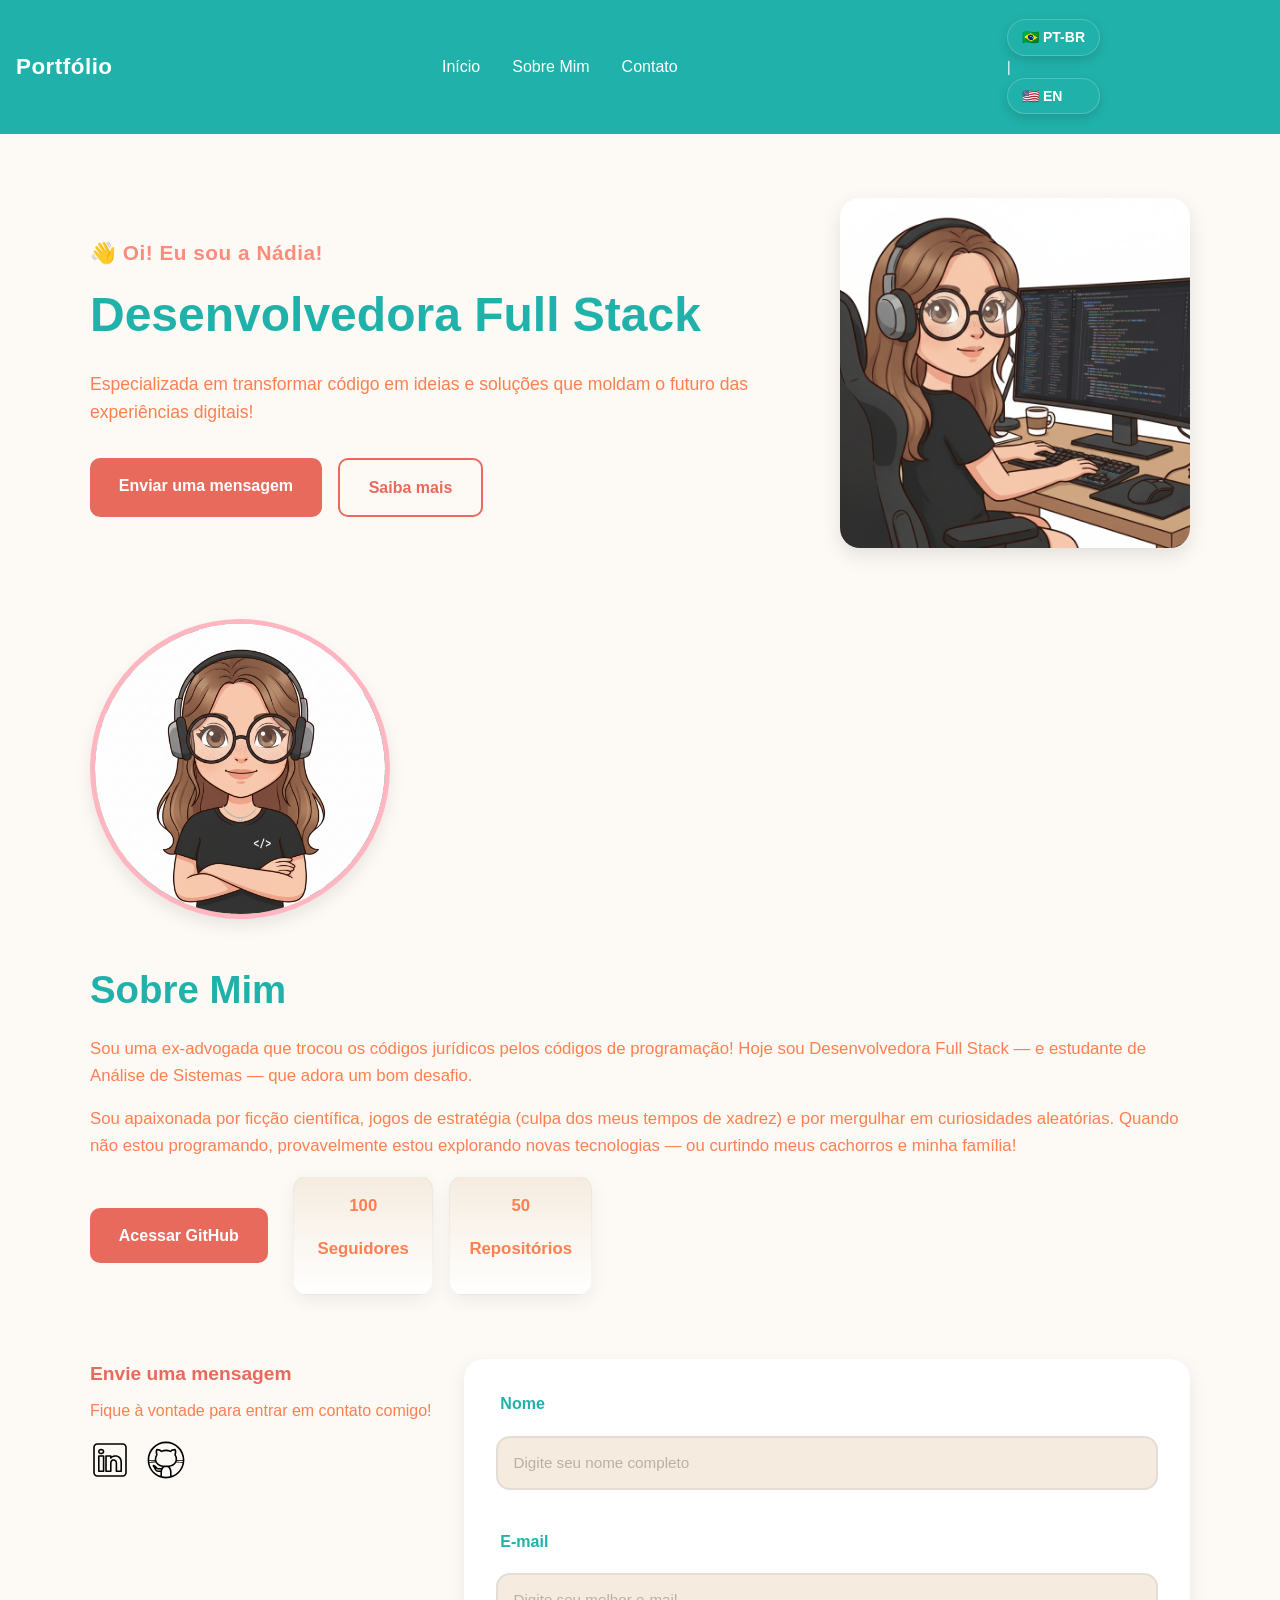
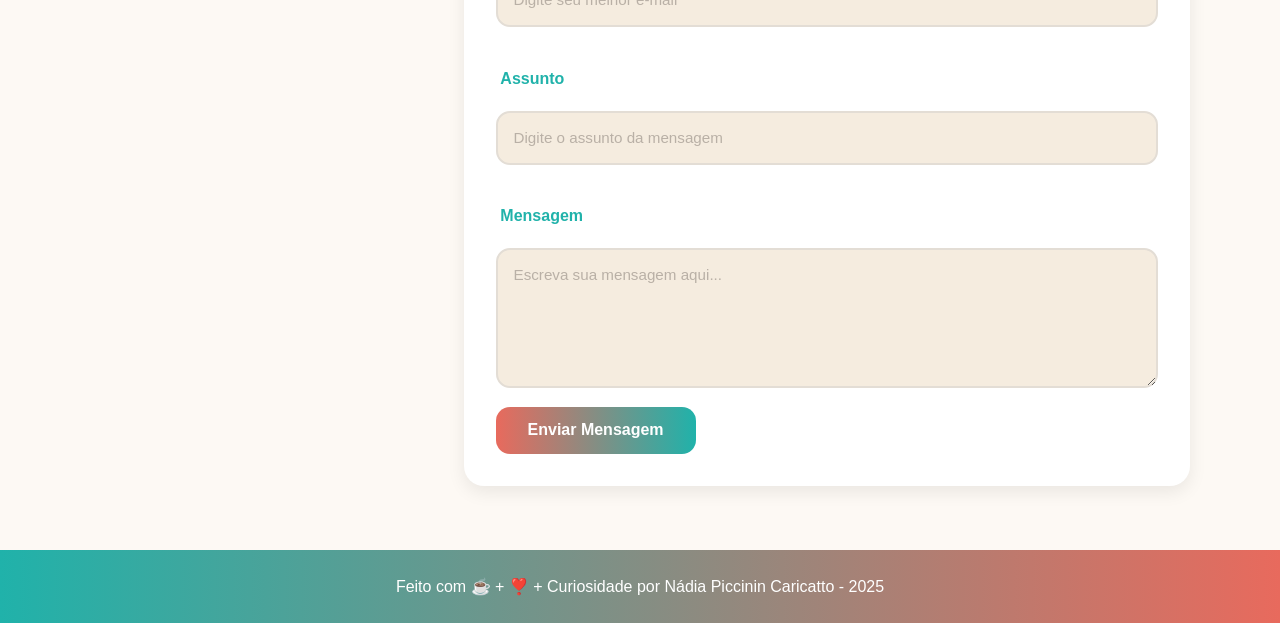
==== index-pt.html @ b5eddb2f ":rocket: Inserting Pt-Br and En-Us versions of my profile page" ====
<!DOCTYPE html>
<html lang="pt-br">

<head>

    <!-- PADRÃO DE CARACTERES -->
    <meta charset="UTF-8">

    <!-- LAYOUT MOBILE -->
    <meta name="viewport" content="width=device-width, initial-scale=1.0">

    <!-- META TAGS ESSENCIAIS -->
    <meta name="author" content="Nádia Piccinin Caricatto">
    <meta name="description"
        content="Portfólio de Nádia Piccinin Caricatto | Desenvolvedora Full Stack | Especializada em transformar código em ideias e soluções que moldam o futuro das experiências digitais! 
        Conecte-se comigo: envie uma mensagem, conheça meus projetos e meu trabalho!">
    <meta name="robots" content="index, follow">

    <!-- LIGANDO O CSS AO HTML -->
    <link rel="stylesheet" href="./assets/css/styles.css">

    <!-- FAVICON -->
    <link rel="icon" type="image/svg+xml" href="./assets/img/favicon.svg">

    <!-- TÍTULO DA PÁGINA -->
    <title>Portfólio da Nádia</title>

</head>

<body>

    <!-- MENU -->
    <header class="flex menu_container">
        <article class="menu_content">
            <div id="titulo">
                <a href="index-pt.html">Portfólio</a>
            </div>

            <nav>
                <ul class="flex menu_list">
                    <li><a href="#hero">Início</a></li>
                    <li><a href="#about">Sobre Mim</a></li>
                    <li><a href="#contact">Contato</a></li>
                </ul>
            </nav>

            
            <!-- BOTÃO DE IDIOMA -->
            <div class="language-switch">
                <a href="index-pt.html">🇧🇷 PT-BR</a> |  
                <a href="index.html">🇺🇸 EN</a>
            </div>

        </article>
    </header>

    <!-- MAIN -->
    <main>

        <!-- #HERO -->
        <section id="hero" class="hero_container">

            <!-- BOAS-VINDAS -->
            <article class="hero_content">
                <h4>👋 Oi! Eu sou a Nádia!</h4>
                <h1>Desenvolvedora Full Stack</h1>
                <p>Especializada em transformar código em ideias e soluções que moldam o futuro das experiências digitais!</p>
                <div class="hero_buttons">
                    <a href="#contact" class="botao">Enviar uma mensagem</a>
                    <a href="#about" class="botao-outline">Saiba mais</a>
                </div>
            </article>

            <!-- IMAGEM COM ANIMAÇÃO -->
            <figure class="hero_image">
                <img
                    src="./assets/img/Dev.svg"
                    alt="Ilustração de uma jovem desenvolvedora com cabelo castanho longo e óculos, usando fones de ouvido e programando em um computador com várias telas."
                    class="ilustracao float-animation"
                >
            </figure>

        </section>

        <!-- #ABOUT -->
        <section id="about" class="about_container">

            <!-- FOTO DO PERFIL -->
            <figure class="about_image">
                <img
                    src="./assets/img/Avatar.svg"
                    alt="Retrato em estilo cartoon de uma programadora de cabelo castanho, óculos e fones de ouvido, com os braços cruzados e um sorriso confiante."
                >
            </figure>

            <!-- CONTEÚDO DO PERFIL -->
            <article class="about_content">

                <h2>Sobre Mim</h2>
                <p>Sou uma ex-advogada que trocou os códigos jurídicos pelos códigos de programação! Hoje sou Desenvolvedora Full Stack — e estudante de Análise de Sistemas — que adora um bom desafio.</p>
                <p>Sou apaixonada por ficção científica, jogos de estratégia (culpa dos meus tempos de xadrez) e por mergulhar em curiosidades aleatórias. Quando não estou programando, provavelmente estou explorando novas tecnologias — ou curtindo meus cachorros e minha família!</p>

                <div class="about_stats">
                    <a href="https://github.com/nadiacaricatto" target="_blank" class="botao">Acessar GitHub</a>
                    <div class="stat-item">
                        <p class="stat-number">100</p>
                        <p class="stat-label">Seguidores</p>
                    </div>
                    <div class="stat-item">
                        <p class="stat-number">50</p>
                        <p class="stat-label">Repositórios</p>
                    </div>
                </div>
            </article>

        </section>

        <!-- #CONTACT -->
        <section id="contact">

            <!-- REDES SOCIAIS -->
            <article class="contact_info">
                <h4>Envie uma mensagem</h4>
                <p>Fique à vontade para entrar em contato comigo!</p>
                <div class="social_container">
                    <a href="https://www.linkedin.com/in/nadiacaricatto/" target="_blank" class="social_icon">
                        <img
                            src="./assets/img/linkedin.svg"
                            alt="Link para o LinkedIn"
                        >
                    </a>
                    <a href="https://github.com/nadiacaricatto" target="_blank" class="social_icon">
                        <img
                            src="./assets/img/github.svg"
                            alt="Link para o GitHub"
                        >
                    </a>
                </div>
            </article>

            <!-- FORMULÁRIO -->
            <form action="https://formsubmit.co/nadia.caricatto@gmail.com" method="POST" id="formulario">

                <input type="hidden" name="_next" value="http://127.0.0.1:5500/index-pt.html#">
                <input type="hidden" name="_captcha" value="false">

                <label for="nome">Nome</label>
                <input id="nome" name="nome" type="text" placeholder="Digite seu nome completo">
                <span id="txtNome"></span>

                <label for="email">E-mail</label>
                <input id="email" name="email" type="text" placeholder="Digite seu melhor e-mail">
                <span id="txtEmail"></span>

                <label for="assunto">Assunto</label>
                <input id="assunto" name="assunto" type="text" placeholder="Digite o assunto da mensagem">
                <span id="txtAssunto"></span>

                <label for="mensagem">Mensagem</label>
                <textarea id="mensagem" name="mensagem" placeholder="Escreva sua mensagem aqui..."></textarea>

                <button class="botao" type="submit">Enviar Mensagem</button>
            </form>
        </section>

    </main>

    <!-- FOOTER -->
    <footer>
        Feito com ☕ + ❣️ + Curiosidade por Nádia Piccinin Caricatto - 2025
    </footer>

    <!-- SCRIPT JAVASCRIPT -->
    <script src="./assets/js/scripts.js"></script>

</body>

</html>
---- assets/css/styles.css ----
/* ============================================
   RESET BÁSICO
============================================ */
* {
    margin: 0;
    padding: 0;
    box-sizing: border-box;
    text-decoration: none;
    outline: none;
    font-family: 'Poppins', sans-serif;
}

/* ============================================
   VARIÁVEIS DE COR — ALEGRE E MODERNA
============================================ */
:root {
    --orange-500: var(--coral-400);
    --orange-700: var(--coral-600);
    --beige-50:  #fdf9f4;
    --beige-100: #f5ecdf;
    --brown-200: #FFB6C1; /* rosa claro */
    --brown-400: #FF7F50; /* laranja coral */
    --brown-600: #20B2AA; /* verde-água vibrante */
    --coral-400: #ff8c7b;
    --coral-600: #e86a5d;
    --metal-100: #e3ddd5;
    --metal-300: #b9b0a6;
    --white: #ffffff;
    --black: #1a1a1a;
    --error: #e63946;
}

/* ============================================
   ESTRUTURA GERAL
============================================ */
body {
    background-color: var(--beige-50);
    color: var(--black);
    line-height: 1.6;
}

/* ============================================
   MENU
============================================ */
.menu_container {
    justify-content: center;
    padding: 1.2rem 0;
    background-color: var(--brown-600);
    color: var(--white);
    position: sticky;
    top: 0;
    z-index: 10;
}

.menu_content {
    display: flex;
    justify-content: space-between;
    align-items: center;
    width: 90%;
    max-width: 1100px;
    gap: 1rem;
}

/* Container que vai agrupar menu + botão de idioma */
.menu_right {
    display: flex;
    align-items: center;
    gap: 1rem;
}

#titulo {
    margin-left: 1rem;
}

#titulo a {
    color: var(--white);
    font-weight: 700;
    font-size: 1.4rem;
    transition: color 0.3s ease;
    letter-spacing: 0.5px;
}

#titulo a:hover {
    color: var(--coral-400);
}

.menu_list {
    list-style: none;
    display: flex;
    gap: 2rem;
}

.menu_list a {
    color: var(--white);
    font-weight: 500;
    transition: color 0.3s ease;
}

.menu_list a:hover {
    color: var(--coral-400);
}

/* ============================================
   HERO
============================================ */
.hero_container {
    display: flex;
    align-items: center;
    justify-content: space-between;
    width: 90%;
    max-width: 1100px;
    margin: 4rem auto;
    flex-wrap: wrap;
    gap: 2rem;
}

.hero_content {
    flex: 1;
    min-width: 280px;
}

.hero_content h4 {
    color: var(--coral-400);
    margin-bottom: 0.5rem;
    font-weight: 700;
    font-size: 1.3rem;
    letter-spacing: 0.5px;
}

.hero_content h1 {
    font-size: 3rem;
    color: var(--brown-600);
    margin-bottom: 1rem;
    font-weight: 700;
}

.hero_content p {
    color: var(--brown-400);
    margin-bottom: 2rem;
    font-size: 1.1rem;
}

.hero_buttons {
    display: flex;
    gap: 1rem;
}

.hero_image img {
    max-width: 350px;
    border-radius: 20px;
    box-shadow: 0 8px 20px rgba(0, 0, 0, 0.1);
}

/* ============================================
   BOTÕES
============================================ */
.botao {
    background-color: var(--coral-600);
    color: var(--white);
    padding: 0.9rem 1.8rem;
    border-radius: 10px;
    font-weight: 600;
    transition: all 0.3s ease;
    font-size: 1rem;
}

.botao:hover {
    background-color: var(--coral-400);
    transform: translateY(-2px);
}

.botao-outline {
    border: 2px solid var(--coral-600);
    color: var(--coral-600);
    padding: 0.9rem 1.8rem;
    border-radius: 10px;
    font-weight: 600;
    transition: all 0.3s ease;
    font-size: 1rem;
}

.botao-outline:hover {
    background-color: var(--coral-600);
    color: var(--white);
}

/* ============================================
   ABOUT
============================================ */
.about_container {
    display: flex;
    justify-content: space-between;
    align-items: center;
    width: 90%;
    max-width: 1100px;
    margin: 4rem auto;
    flex-wrap: wrap;
    gap: 2rem;
}

.about_image img {
    max-width: 300px;
    border-radius: 50%;
    border: 5px solid var(--brown-200);
    box-shadow: 0 8px 16px rgba(0,0,0,0.08);
}

.about_content h2 {
    color: var(--brown-600);
    margin-bottom: 1rem;
    font-size: 2.4rem;
    font-weight: 700;
}

.about_content p {
    color: var(--brown-400);
    margin-bottom: 1rem;
    font-size: 1.05rem;
}

.about_stats {
    display: flex;
    align-items: center;
    gap: 1rem;
    flex-wrap: wrap;
    margin-top: 1rem;
}

.stats-wrapper {
    display: flex;
    gap: 1rem;
    align-items: center;
    flex-wrap: wrap;
}

.about_stats > .botao {
    margin-right: 0.6rem;
    flex-shrink: 0;
}

.stat-item {
    display: flex;
    flex-direction: column;
    align-items: center;
    justify-content: center;
    min-width: 140px;
    padding: 1rem 1.2rem;
    border-radius: 14px;
    background: linear-gradient(180deg, var(--beige-100), var(--white));
    box-shadow: 0 6px 18px rgba(0,0,0,0.06);
    border: 1px solid rgba(0,0,0,0.03);
}

.stat-number {
    font-size: 1.6rem;
    font-weight: 800;
    color: var(--brown-600);
    margin-bottom: 0.2rem;
}

.stat-label {
    color: var(--brown-400);
    font-weight: 600;
    font-size: 0.95rem;
}

.stat-item .icon {
    width: 36px;
    height: 36px;
    border-radius: 8px;
    display: inline-flex;
    align-items: center;
    justify-content: center;
    margin-bottom: 0.4rem;
    background: linear-gradient(90deg, var(--coral-400), var(--coral-600));
    color: var(--white);
    font-weight: 700;
}

/* ============================================
   CONTACT
============================================ */
#contact {
    width: 90%;
    max-width: 1100px;
    margin: 4rem auto;
    display: flex;
    justify-content: space-between;
    flex-wrap: wrap;
    gap: 2rem;
}

.contact_info h4 {
    color: var(--coral-600);
    margin-bottom: 0.5rem;
    font-weight: 700;
    font-size: 1.2rem;
}

.contact_info p {
    color: var(--brown-400);
    margin-bottom: 1rem;
}

.social_container {
    display: flex;
    gap: 1rem;
}

.social_icon img {
    width: 40px;
    height: 40px;
    transition: transform 0.3s ease;
}

.social_icon img:hover {
    transform: scale(1.1);
}

/* ============================================
   FORMULÁRIO (ATUALIZADO)
============================================ */
#formulario {
    flex: 1;
    display: flex;
    flex-direction: column;
    gap: 1.2rem;
    background-color: var(--white);
    padding: 2rem;
    border-radius: 20px;
    box-shadow: 0 6px 18px rgba(0,0,0,0.08);
    transition: transform 0.3s ease, box-shadow 0.3s ease;
}

#formulario:hover {
    transform: translateY(-2px);
    box-shadow: 0 8px 22px rgba(0,0,0,0.12);
}

#formulario label {
    color: var(--brown-600);
    font-weight: 600;
    margin-left: 0.3rem;
}

#formulario input,
#formulario textarea {
    padding: 1rem;
    border-radius: 14px;
    border: 2px solid var(--metal-100);
    background-color: var(--beige-100);
    font-size: 1rem;
    color: var(--black);
    transition: all 0.3s ease;
}

#formulario input::placeholder,
#formulario textarea::placeholder {
    color: var(--metal-300);
    font-size: 0.95rem;
}

#formulario input:focus,
#formulario textarea:focus {
    border-color: var(--coral-600);
    background-color: var(--white);
    box-shadow: 0 0 8px rgba(232,106,93,0.25);
}

#formulario textarea {
    min-height: 140px;
    resize: vertical;
}

#formulario button {
    align-self: flex-start;
    background: linear-gradient(90deg, var(--coral-600), var(--brown-600));
    color: var(--white);
    padding: 0.9rem 2rem;
    border-radius: 14px;
    font-weight: 600;
    border: none;
    cursor: pointer;
    transition: all 0.3s ease;
}

#formulario button:hover {
    background: linear-gradient(90deg, var(--coral-400), var(--brown-400));
    transform: translateY(-2px);
}

/* ============================================
   PÁGINA DE SUCESSO
============================================ */
.success_container {
    display: flex;
    align-items: center;
    justify-content: center;
    min-height: 70vh;
}

.success_content {
    text-align: center;
    padding: 2rem;
}

.success_content h1 {
    color: var(--brown-600);
    margin-bottom: 1rem;
    font-size: 2.4rem;
    font-weight: 700;
}

.success_content h4 {
    color: var(--brown-400);
    margin-bottom: 2rem;
    font-size: 1.2rem;
}

.success_icon img {
    max-width: 200px;
    margin-bottom: 1rem;
}

/* ============================================
   FOOTER
============================================ */
footer {
    text-align: center;
    padding: 1.5rem;
    font-size: 1rem;
    color: var(--white);
    background: linear-gradient(90deg, var(--brown-600), var(--coral-600));
    font-weight: 500;
}

/* ============================================
   ANIMAÇÃO
============================================ */
.float-animation {
    animation: float 3s ease-in-out infinite;
}

@keyframes float {
    0%, 100% {
        transform: translateY(0);
    }
    50% {
        transform: translateY(-10px);
    }
}

/* ============================================
   RESPONSIVIDADE
============================================ */
@media (max-width: 900px) {
    .hero_container, .about_container, #contact {
        flex-direction: column;
        text-align: center;
    }

    .hero_image img, .about_image img {
        margin: 0 auto;
    }

    .hero_buttons {
        justify-content: center;
    }

    #formulario button {
        align-self: center;
    }

    .about_stats, .stats-wrapper {
        justify-content: center;
        gap: 0.9rem;
    }

    .stat-item {
        min-width: 160px;
    }
}

@media (max-width: 600px) {
    .menu_content {
        flex-direction: column;
        gap: 1rem;
        align-items: center;
    }

    .menu_list {
        flex-direction: column;
        gap: 1rem;
    }

    .hero_content h1 {
        font-size: 2.3rem;
    }

    .hero_content h4 {
        font-size: 1.1rem;
    }

    .stats-wrapper {
        flex-direction: column;
        align-items: center;
    }

    .stat-item {
        width: 85%;
    }
}

/* ============================================
   BOTÃO DE LINGUAGEM COM EMOJI - PADRÃO CABEÇALHO
============================================ */
.language-switch {
    position: static; /* sai do absolute */
    font-size: 14px;
}

.language-switch a {
    display: flex;
    align-items: center;
    gap: 6px;
    padding: 6px 14px;
    background-color: var(--brown-600); /* igual ao menu */
    border-radius: 50px;
    font-weight: 600;
    color: var(--white); /* texto branco igual ao menu */
    text-decoration: none;
    box-shadow: 0 4px 12px rgba(0,0,0,0.15);
    transition: all 0.3s ease, transform 0.3s ease;
    cursor: pointer;
    border: 1px solid rgba(255,255,255,0.2); /* borda sutil */
}

.language-switch a:hover {
    background-color: var(--coral-400); /* hover igual aos links do menu */
    transform: translateY(-2px);
    box-shadow: 0 6px 18px rgba(0,0,0,0.25);
}
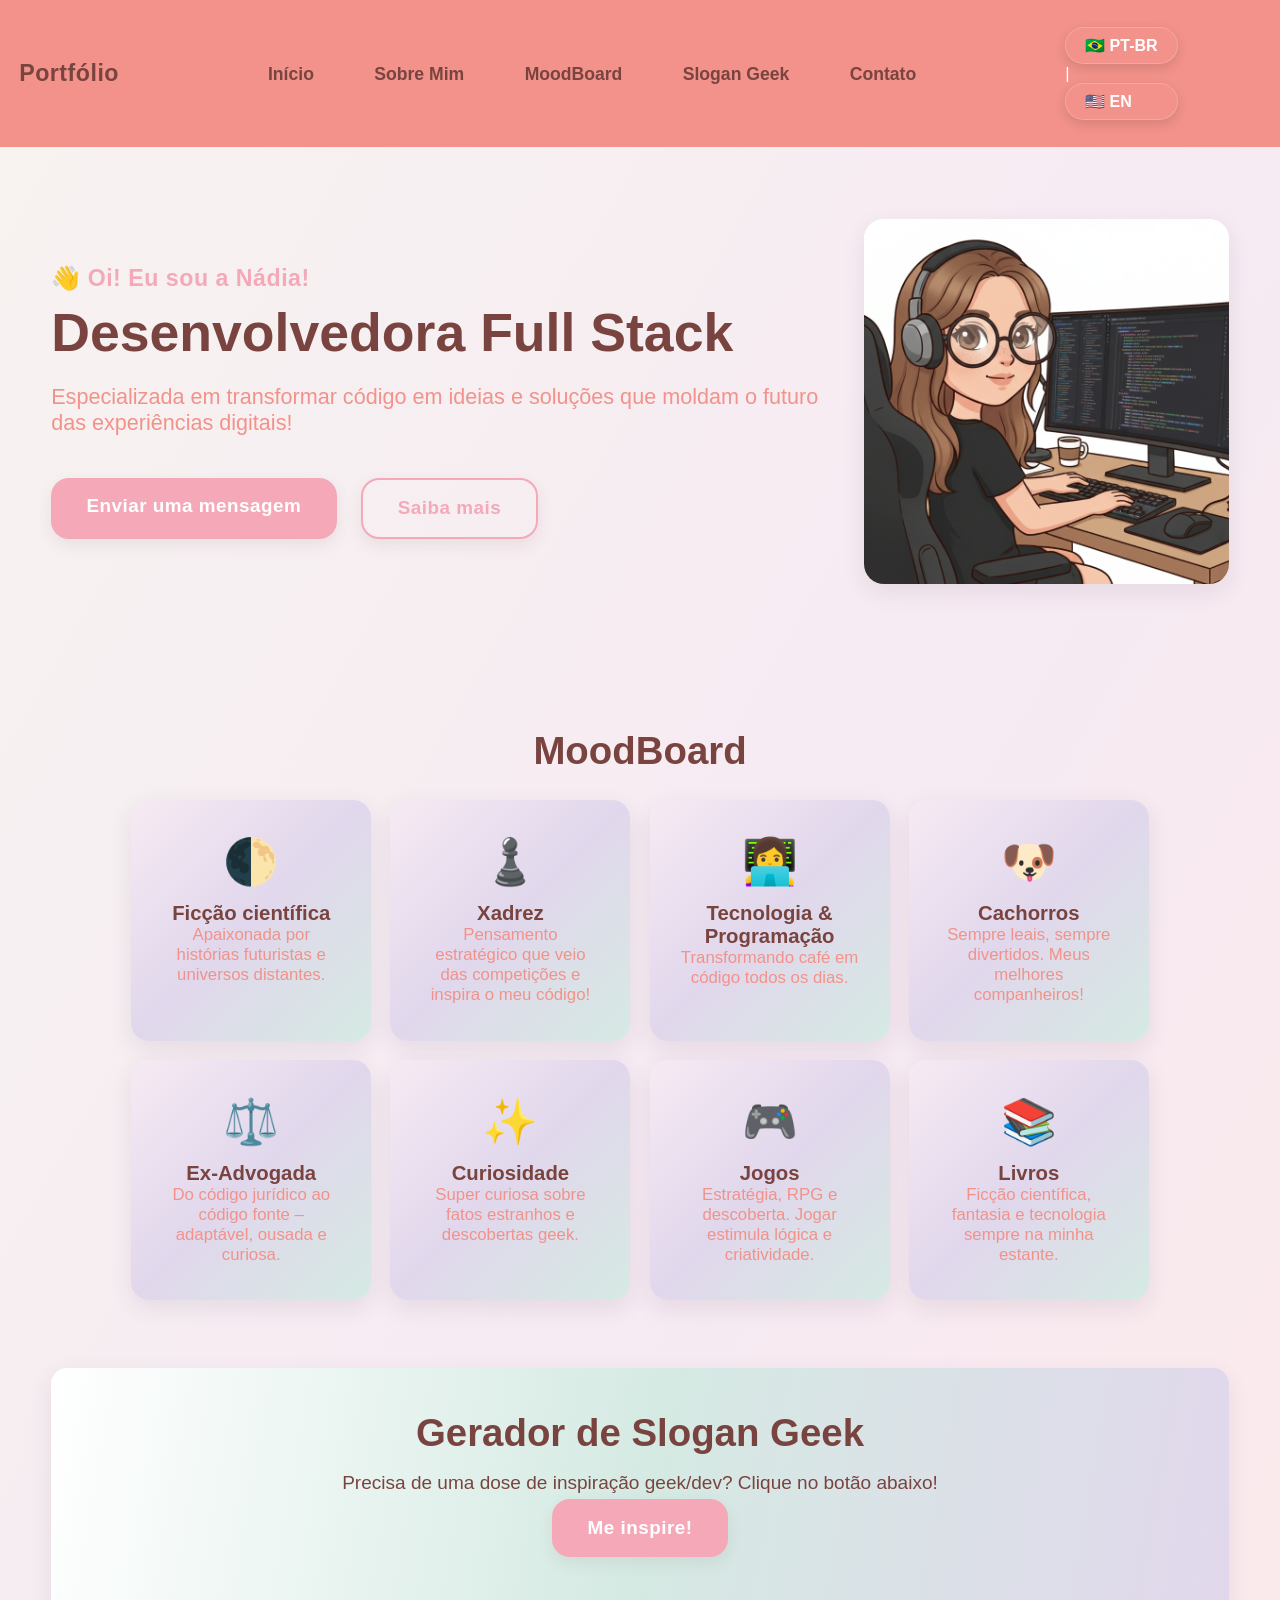
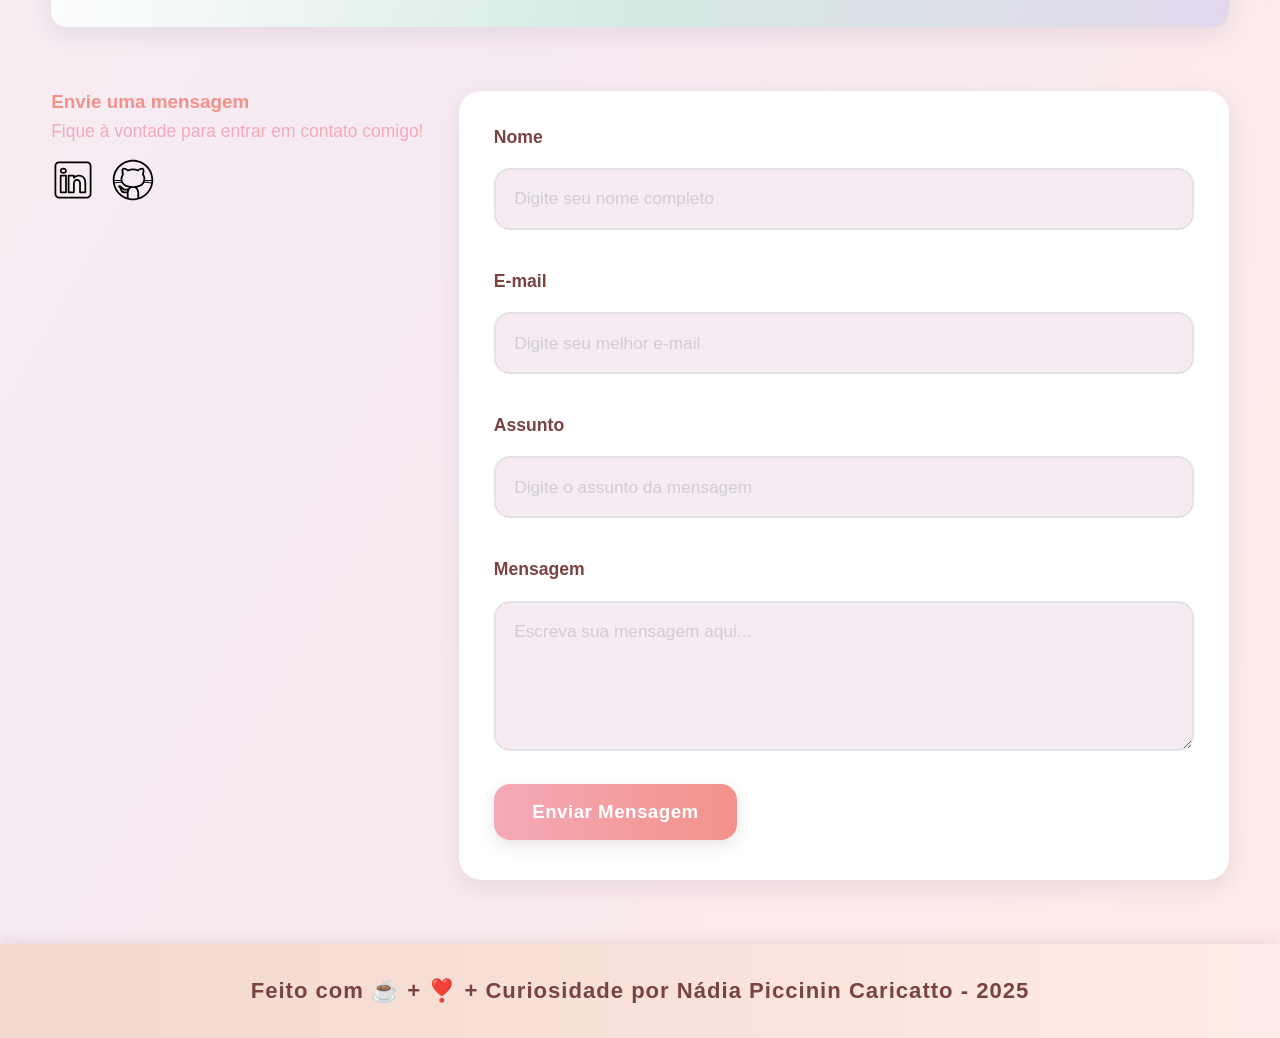
==== commit 6dcca1a1: ":sparkles: versão final 1.0" ====
--- a/index-pt.html
+++ b/index-pt.html
@@ -1,66 +1,44 @@
 <!DOCTYPE html>
 <html lang="pt-br">
-
 <head>
-
-    <!-- PADRÃO DE CARACTERES -->
     <meta charset="UTF-8">
-
-    <!-- LAYOUT MOBILE -->
     <meta name="viewport" content="width=device-width, initial-scale=1.0">
-
-    <!-- META TAGS ESSENCIAIS -->
     <meta name="author" content="Nádia Piccinin Caricatto">
     <meta name="description"
         content="Portfólio de Nádia Piccinin Caricatto | Desenvolvedora Full Stack | Especializada em transformar código em ideias e soluções que moldam o futuro das experiências digitais! 
         Conecte-se comigo: envie uma mensagem, conheça meus projetos e meu trabalho!">
     <meta name="robots" content="index, follow">
 
-    <!-- LIGANDO O CSS AO HTML -->
     <link rel="stylesheet" href="./assets/css/styles.css">
-
-    <!-- FAVICON -->
     <link rel="icon" type="image/svg+xml" href="./assets/img/favicon.svg">
-
-    <!-- TÍTULO DA PÁGINA -->
     <title>Portfólio da Nádia</title>
-
 </head>
-
 <body>
-
     <!-- MENU -->
     <header class="flex menu_container">
         <article class="menu_content">
             <div id="titulo">
                 <a href="index-pt.html">Portfólio</a>
             </div>
-
             <nav>
                 <ul class="flex menu_list">
                     <li><a href="#hero">Início</a></li>
                     <li><a href="#about">Sobre Mim</a></li>
+                    <li><a href="#moodboard">MoodBoard</a></li>
+                    <li><a href="#slogan">Slogan Geek</a></li>
                     <li><a href="#contact">Contato</a></li>
                 </ul>
             </nav>
-
-            
-            <!-- BOTÃO DE IDIOMA -->
             <div class="language-switch">
                 <a href="index-pt.html">🇧🇷 PT-BR</a> |  
                 <a href="index.html">🇺🇸 EN</a>
             </div>
-
         </article>
     </header>
-
     <!-- MAIN -->
     <main>
-
         <!-- #HERO -->
         <section id="hero" class="hero_container">
-
-            <!-- BOAS-VINDAS -->
             <article class="hero_content">
                 <h4>👋 Oi! Eu sou a Nádia!</h4>
                 <h1>Desenvolvedora Full Stack</h1>
@@ -70,109 +48,73 @@
                     <a href="#about" class="botao-outline">Saiba mais</a>
                 </div>
             </article>
-
-            <!-- IMAGEM COM ANIMAÇÃO -->
+            <!-- IMAGEM SEM FLUTUAÇÃO -->
             <figure class="hero_image">
                 <img
                     src="./assets/img/Dev.svg"
                     alt="Ilustração de uma jovem desenvolvedora com cabelo castanho longo e óculos, usando fones de ouvido e programando em um computador com várias telas."
-                    class="ilustracao float-animation"
+                    class="ilustracao"
                 >
             </figure>
-
         </section>
 
         <!-- #ABOUT -->
         <section id="about" class="about_container">
+            <!-- Carregado via JS com dados do GitHub -->
+        </section>
 
-            <!-- FOTO DO PERFIL -->
-            <figure class="about_image">
-                <img
-                    src="./assets/img/Avatar.svg"
-                    alt="Retrato em estilo cartoon de uma programadora de cabelo castanho, óculos e fones de ouvido, com os braços cruzados e um sorriso confiante."
-                >
-            </figure>
+        <!-- #MOODBOARD / PÍLULAS VISUAIS -->
+        <section id="moodboard" class="moodboard_container">
+            <h2>MoodBoard</h2>
+            <div class="moodboard_cards">
+                <!-- Cards gerados pelo JS -->
+            </div>
+        </section>
 
-            <!-- CONTEÚDO DO PERFIL -->
-            <article class="about_content">
-
-                <h2>Sobre Mim</h2>
-                <p>Sou uma ex-advogada que trocou os códigos jurídicos pelos códigos de programação! Hoje sou Desenvolvedora Full Stack — e estudante de Análise de Sistemas — que adora um bom desafio.</p>
-                <p>Sou apaixonada por ficção científica, jogos de estratégia (culpa dos meus tempos de xadrez) e por mergulhar em curiosidades aleatórias. Quando não estou programando, provavelmente estou explorando novas tecnologias — ou curtindo meus cachorros e minha família!</p>
-
-                <div class="about_stats">
-                    <a href="https://github.com/nadiacaricatto" target="_blank" class="botao">Acessar GitHub</a>
-                    <div class="stat-item">
-                        <p class="stat-number">100</p>
-                        <p class="stat-label">Seguidores</p>
-                    </div>
-                    <div class="stat-item">
-                        <p class="stat-number">50</p>
-                        <p class="stat-label">Repositórios</p>
-                    </div>
-                </div>
-            </article>
-
+        <!-- #SLOGAN GEEK -->
+        <section id="slogan" class="slogan_container">
+            <h2>Gerador de Slogan Geek</h2>
+            <p>Precisa de uma dose de inspiração geek/dev? Clique no botão abaixo!</p>
+            <button class="botao" id="gerarSlogan">Me inspire!</button>
+            <div id="resultadoSlogan" class="slogan_result"></div>
         </section>
 
         <!-- #CONTACT -->
         <section id="contact">
-
-            <!-- REDES SOCIAIS -->
             <article class="contact_info">
                 <h4>Envie uma mensagem</h4>
                 <p>Fique à vontade para entrar em contato comigo!</p>
                 <div class="social_container">
                     <a href="https://www.linkedin.com/in/nadiacaricatto/" target="_blank" class="social_icon">
-                        <img
-                            src="./assets/img/linkedin.svg"
-                            alt="Link para o LinkedIn"
-                        >
+                        <img src="./assets/img/linkedin.svg" alt="Link para o LinkedIn">
                     </a>
                     <a href="https://github.com/nadiacaricatto" target="_blank" class="social_icon">
-                        <img
-                            src="./assets/img/github.svg"
-                            alt="Link para o GitHub"
-                        >
+                        <img src="./assets/img/github.svg" alt="Link para o GitHub">
                     </a>
                 </div>
             </article>
-
-            <!-- FORMULÁRIO -->
             <form action="https://formsubmit.co/nadia.caricatto@gmail.com" method="POST" id="formulario">
-
                 <input type="hidden" name="_next" value="http://127.0.0.1:5500/index-pt.html#">
                 <input type="hidden" name="_captcha" value="false">
-
                 <label for="nome">Nome</label>
                 <input id="nome" name="nome" type="text" placeholder="Digite seu nome completo">
                 <span id="txtNome"></span>
-
                 <label for="email">E-mail</label>
                 <input id="email" name="email" type="text" placeholder="Digite seu melhor e-mail">
                 <span id="txtEmail"></span>
-
                 <label for="assunto">Assunto</label>
                 <input id="assunto" name="assunto" type="text" placeholder="Digite o assunto da mensagem">
                 <span id="txtAssunto"></span>
-
                 <label for="mensagem">Mensagem</label>
                 <textarea id="mensagem" name="mensagem" placeholder="Escreva sua mensagem aqui..."></textarea>
-
                 <button class="botao" type="submit">Enviar Mensagem</button>
             </form>
         </section>
-
     </main>
-
     <!-- FOOTER -->
     <footer>
         Feito com ☕ + ❣️ + Curiosidade por Nádia Piccinin Caricatto - 2025
     </footer>
-
-    <!-- SCRIPT JAVASCRIPT -->
     <script src="./assets/js/scripts.js"></script>
-
 </body>
-
-</html>
+</html>
--- a/assets/css/styles.css
+++ b/assets/css/styles.css
@@ -1,51 +1,44 @@
-/* ============================================
-   RESET BÁSICO
-============================================ */
+:root {
+    --bg-main: #F7F3F0;
+    --white: #FFFFFF;
+    --rose: #F6EAF3;
+    --nude: #FFEBE7;
+    --pale-pink: #E8D5DB;
+    --lilac: #E1D7EC;
+    --soft-blue: #D8E6F3;
+    --mint: #D5EAE3;
+    --gray: #F0EFEF;
+    --gray-medium: #E3E3E3;
+    --gray-strong: #CFCFCF;
+    --highlight: #F2928A;
+    --highlight-pink: #F5A9B8;
+    --font-main: #79443F;    /* Marrom claro, elegante, Pinterest */
+    --font-alt: #736F6F;
+    --footer-bg: #F2D8CD;
+    --footer-font: #79443F;
+    --shadow: 0 8px 24px rgba(50, 30, 80, 0.09);
+}
+
 * {
     margin: 0;
     padding: 0;
     box-sizing: border-box;
     text-decoration: none;
     outline: none;
-    font-family: 'Poppins', sans-serif;
-}
-
-/* ============================================
-   VARIÁVEIS DE COR — ALEGRE E MODERNA
-============================================ */
-:root {
-    --orange-500: var(--coral-400);
-    --orange-700: var(--coral-600);
-    --beige-50:  #fdf9f4;
-    --beige-100: #f5ecdf;
-    --brown-200: #FFB6C1; /* rosa claro */
-    --brown-400: #FF7F50; /* laranja coral */
-    --brown-600: #20B2AA; /* verde-água vibrante */
-    --coral-400: #ff8c7b;
-    --coral-600: #e86a5d;
-    --metal-100: #e3ddd5;
-    --metal-300: #b9b0a6;
-    --white: #ffffff;
-    --black: #1a1a1a;
-    --error: #e63946;
-}
-
-/* ============================================
-   ESTRUTURA GERAL
-============================================ */
+    font-family: 'Poppins', Arial, sans-serif;
+}
+
 body {
-    background-color: var(--beige-50);
-    color: var(--black);
-    line-height: 1.6;
-}
-
-/* ============================================
-   MENU
-============================================ */
+    background: linear-gradient(120deg, var(--bg-main), var(--rose), var(--nude));
+    color: var(--font-main);
+    font-size: 1.19rem;        /* Antes era 1rem */
+    font-weight: 500;
+}
+
 .menu_container {
     justify-content: center;
-    padding: 1.2rem 0;
-    background-color: var(--brown-600);
+    padding: 1.7rem 0;         /* Antes era 1.2rem */
+    background-color: var(--highlight);
     color: var(--white);
     position: sticky;
     top: 0;
@@ -56,428 +49,448 @@
     display: flex;
     justify-content: space-between;
     align-items: center;
-    width: 90%;
-    max-width: 1100px;
-    gap: 1rem;
-}
-
-/* Container que vai agrupar menu + botão de idioma */
-.menu_right {
-    display: flex;
-    align-items: center;
-    gap: 1rem;
+    width: 92%;
+    max-width: 1200px;
+    gap: 1.5rem;
 }
 
 #titulo {
-    margin-left: 1rem;
+    margin-left: 1.2rem;
 }
 
 #titulo a {
-    color: var(--white);
-    font-weight: 700;
-    font-size: 1.4rem;
-    transition: color 0.3s ease;
+    color: var(--font-main);
+    font-weight: 600;
+    font-size: 1.45rem;
     letter-spacing: 0.5px;
 }
 
 #titulo a:hover {
-    color: var(--coral-400);
+    background-color: var(--highlight-pink);
+    color: var(--font-main);
+    border-radius: 8px;
+    padding: 2px 10px;
 }
 
 .menu_list {
     list-style: none;
     display: flex;
-    gap: 2rem;
+    gap: 2.4rem;
 }
 
 .menu_list a {
+    color: var(--font-main);
+    font-weight: 600;
+    font-size: 1.1rem;
+    transition: color 0.3s, background 0.3s;
+    border-radius: 8px;
+    padding: 2px 11px;
+}
+
+.menu_list a:hover {
+    background: var(--highlight-pink);
+    color: var(--font-main);
+}
+
+.language-switch {
+    position: static;
+    font-size: 1.03rem;
+}
+
+.language-switch a {
+    display: flex;
+    align-items: center;
+    gap: 7px;
+    padding: 8px 19px;
+    background-color: var(--highlight);
+    border-radius: 50px;
+    font-weight: 600;
     color: var(--white);
-    font-weight: 500;
-    transition: color 0.3s ease;
-}
-
-.menu_list a:hover {
-    color: var(--coral-400);
-}
-
-/* ============================================
-   HERO
-============================================ */
+    text-decoration: none;
+    box-shadow: 0 4px 12px rgba(0,0,0,0.12);
+    transition: all 0.3s, transform 0.3s;
+    cursor: pointer;
+    border: 1px solid rgba(255,255,255,0.2);
+    font-size: 1rem;
+}
+
+.language-switch a:hover {
+    background-color: var(--highlight-pink);
+    color: var(--font-main);
+    transform: translateY(-1px) scale(1.02);
+    box-shadow: 0 6px 18px rgba(0,0,0,0.19);
+}
+
+/* HERO */
 .hero_container {
     display: flex;
     align-items: center;
     justify-content: space-between;
-    width: 90%;
-    max-width: 1100px;
-    margin: 4rem auto;
+    width: 92%;
+    max-width: 1200px;
+    margin: 4.5rem auto;
     flex-wrap: wrap;
-    gap: 2rem;
-}
-
+    gap: 2.1rem;
+}
 .hero_content {
     flex: 1;
     min-width: 280px;
 }
-
 .hero_content h4 {
-    color: var(--coral-400);
-    margin-bottom: 0.5rem;
-    font-weight: 700;
-    font-size: 1.3rem;
+    color: var(--highlight-pink);
+    margin-bottom: 0.6rem;
+    font-weight: 600;
+    font-size: 1.45rem;
     letter-spacing: 0.5px;
 }
-
 .hero_content h1 {
-    font-size: 3rem;
-    color: var(--brown-600);
-    margin-bottom: 1rem;
-    font-weight: 700;
-}
-
+    font-size: 3.35rem;
+    color: var(--font-main);
+    margin-bottom: 1.3rem;
+    font-weight: 600;
+}
 .hero_content p {
-    color: var(--brown-400);
-    margin-bottom: 2rem;
-    font-size: 1.1rem;
-}
-
+    color: var(--highlight);
+    margin-bottom: 2.3rem;
+    font-size: 1.35rem;
+    font-weight: 500;
+}
 .hero_buttons {
     display: flex;
-    gap: 1rem;
-}
-
+    gap: 1.5rem;
+}
 .hero_image img {
-    max-width: 350px;
+    max-width: 365px;
     border-radius: 20px;
-    box-shadow: 0 8px 20px rgba(0, 0, 0, 0.1);
-}
-
-/* ============================================
-   BOTÕES
-============================================ */
+    box-shadow: var(--shadow);
+}
+
+/* BOTÕES */
+.botao, .botao-outline {
+    font-size: 1.18rem;
+    font-weight: 600;
+    padding: 1.12rem 2.2rem; /* maior */
+    border-radius: 18px;
+    letter-spacing: 0.5px;
+    cursor: pointer;
+    border: none;
+    margin: 0.3rem 0;
+    box-shadow: 0 6px 16px rgba(103,72,60,0.09);
+    transition: all 0.25s;
+}
+
 .botao {
-    background-color: var(--coral-600);
+    background-color: var(--highlight-pink);
     color: var(--white);
-    padding: 0.9rem 1.8rem;
-    border-radius: 10px;
-    font-weight: 600;
-    transition: all 0.3s ease;
-    font-size: 1rem;
-}
-
+}
 .botao:hover {
-    background-color: var(--coral-400);
-    transform: translateY(-2px);
+    background-color: var(--highlight);
+    color: var(--white);
+    transform: scale(1.04) translateY(-2px);
 }
 
 .botao-outline {
-    border: 2px solid var(--coral-600);
-    color: var(--coral-600);
-    padding: 0.9rem 1.8rem;
-    border-radius: 10px;
-    font-weight: 600;
-    transition: all 0.3s ease;
-    font-size: 1rem;
-}
-
+    border: 2px solid var(--highlight-pink);
+    color: var(--highlight-pink);
+    background: transparent;
+}
 .botao-outline:hover {
-    background-color: var(--coral-600);
+    background-color: var(--highlight-pink);
     color: var(--white);
-}
-
-/* ============================================
-   ABOUT
-============================================ */
+    border-color: var(--highlight);
+}
+
+/* ABOUT */
 .about_container {
     display: flex;
     justify-content: space-between;
     align-items: center;
-    width: 90%;
-    max-width: 1100px;
-    margin: 4rem auto;
+    width: 92%;
+    max-width: 1200px;
+    margin: 4.2rem auto;
     flex-wrap: wrap;
     gap: 2rem;
 }
-
 .about_image img {
-    max-width: 300px;
+    max-width: 310px;
     border-radius: 50%;
-    border: 5px solid var(--brown-200);
-    box-shadow: 0 8px 16px rgba(0,0,0,0.08);
-}
-
+    border: 5px solid var(--mint);
+    box-shadow: var(--shadow);
+}
 .about_content h2 {
-    color: var(--brown-600);
-    margin-bottom: 1rem;
-    font-size: 2.4rem;
-    font-weight: 700;
-}
-
+    color: var(--font-main);
+    margin-bottom: 1.3rem;
+    font-size: 2.7rem;
+    font-weight: 600;
+}
 .about_content p {
-    color: var(--brown-400);
-    margin-bottom: 1rem;
-    font-size: 1.05rem;
-}
-
+    color: var(--highlight);
+    margin-bottom: 1.1rem;
+    font-size: 1.2rem;
+    font-weight: 500;
+}
 .about_stats {
     display: flex;
     align-items: center;
-    gap: 1rem;
+    gap: 1.3rem;
     flex-wrap: wrap;
     margin-top: 1rem;
 }
-
 .stats-wrapper {
     display: flex;
-    gap: 1rem;
+    gap: 1.1rem;
     align-items: center;
     flex-wrap: wrap;
 }
-
 .about_stats > .botao {
-    margin-right: 0.6rem;
+    margin-right: 0.8rem;
     flex-shrink: 0;
 }
-
 .stat-item {
     display: flex;
     flex-direction: column;
     align-items: center;
     justify-content: center;
-    min-width: 140px;
-    padding: 1rem 1.2rem;
-    border-radius: 14px;
-    background: linear-gradient(180deg, var(--beige-100), var(--white));
-    box-shadow: 0 6px 18px rgba(0,0,0,0.06);
-    border: 1px solid rgba(0,0,0,0.03);
-}
-
+    min-width: 155px;
+    padding: 1.2rem 1.4rem;
+    border-radius: 16px;
+    background: linear-gradient(180deg, var(--white), var(--rose));
+    box-shadow: var(--shadow);
+    border: 1px solid var(--gray-medium);
+}
 .stat-number {
-    font-size: 1.6rem;
-    font-weight: 800;
-    color: var(--brown-600);
+    font-size: 1.7rem;
+    font-weight: 700;
+    color: var(--font-main);
     margin-bottom: 0.2rem;
 }
-
 .stat-label {
-    color: var(--brown-400);
-    font-weight: 600;
-    font-size: 0.95rem;
-}
-
-.stat-item .icon {
-    width: 36px;
-    height: 36px;
-    border-radius: 8px;
-    display: inline-flex;
-    align-items: center;
+    color: var(--highlight);
+    font-weight: 500;
+    font-size: 1.05rem;
+}
+
+/* MOODBOARD / PILULAS VISUAIS */
+.moodboard_container {
+    width: 92%;
+    max-width: 1200px;
+    margin: 4.2rem auto;
+    text-align: center;
+}
+.moodboard_container h2 {
+    color: var(--font-main);
+    margin-bottom: 1.7rem;
+    font-size: 2.4rem;
+    font-weight: 600;
+}
+.moodboard_cards {
+    display: flex;
+    flex-wrap: wrap;
+    gap: 1.2rem;
     justify-content: center;
-    margin-bottom: 0.4rem;
-    background: linear-gradient(90deg, var(--coral-400), var(--coral-600));
-    color: var(--white);
-    font-weight: 700;
-}
-
-/* ============================================
-   CONTACT
-============================================ */
+}
+.mood-card {
+    background: linear-gradient(135deg, var(--rose), var(--lilac), var(--mint));
+    border-radius: 18px;
+    box-shadow: var(--shadow);
+    padding: 2.2rem 1.9rem;
+    min-width: 190px;
+    max-width: 240px;
+    text-align: center;
+    transition: transform 0.27s cubic-bezier(.47,1.64,.41,.8), box-shadow 0.27s;
+    cursor: pointer;
+    position: relative;
+    overflow: hidden;
+}
+.mood-card:hover {
+    transform: scale(1.09) translateY(-5px) rotate(-2deg);
+    box-shadow: 0 14px 32px rgba(240,180,200,0.18);
+}
+.mood-card .emoji {
+    font-size: 2.8rem;
+    margin-bottom: .9rem;
+}
+.mood-card .card-title {
+    color: var(--font-main);
+    font-weight: 600;
+    font-size: 1.27rem;
+}
+.mood-card .card-desc {
+    color: var(--highlight);
+    font-size: 1.05rem;
+    font-weight: 500;
+}
+
+/* SLOGAN */
+.slogan_container {
+    width: 92%;
+    max-width: 1200px;
+    margin: 4.2rem auto;
+    text-align: center;
+    background: linear-gradient(100deg, var(--white), var(--mint), var(--lilac));
+    border-radius: 16px;
+    box-shadow: var(--shadow);
+    padding: 2.7rem 1.7rem;
+    margin-bottom: 2rem;
+}
+.slogan_container h2 {
+    color: var(--font-main);
+    margin-bottom: 1.1rem;
+    font-size: 2.4rem;
+    font-weight: 600;
+}
+.slogan_result {
+    margin-top: 1.4rem;
+    color: var(--highlight);
+    font-size: 1.33rem;
+    font-weight: 600;
+    animation: fadeIn 0.7s;
+}
+@keyframes fadeIn {
+    0% { opacity: 0; transform: translateY(10px);}
+    100% { opacity: 1; transform: translateY(0);}
+}
+
+/* CONTACT */
 #contact {
-    width: 90%;
-    max-width: 1100px;
+    width: 92%;
+    max-width: 1200px;
     margin: 4rem auto;
     display: flex;
     justify-content: space-between;
     flex-wrap: wrap;
-    gap: 2rem;
-}
-
+    gap: 2.2rem;
+}
 .contact_info h4 {
-    color: var(--coral-600);
+    color: var(--highlight);
     margin-bottom: 0.5rem;
-    font-weight: 700;
-    font-size: 1.2rem;
-}
-
+    font-weight: 600;
+    font-size: 1.18rem;
+}
 .contact_info p {
-    color: var(--brown-400);
+    color: var(--highlight-pink);
     margin-bottom: 1rem;
-}
-
+    font-weight: 500;
+    font-size: 1.09rem;
+}
 .social_container {
     display: flex;
     gap: 1rem;
 }
-
 .social_icon img {
-    width: 40px;
-    height: 40px;
-    transition: transform 0.3s ease;
-}
-
+    width: 44px;
+    height: 44px;
+    transition: transform 0.3s;
+}
 .social_icon img:hover {
-    transform: scale(1.1);
-}
-
-/* ============================================
-   FORMULÁRIO (ATUALIZADO)
-============================================ */
+    transform: scale(1.09);
+}
+
+/* FORMULÁRIO */
 #formulario {
     flex: 1;
     display: flex;
     flex-direction: column;
-    gap: 1.2rem;
+    gap: 1.28rem;
     background-color: var(--white);
-    padding: 2rem;
-    border-radius: 20px;
-    box-shadow: 0 6px 18px rgba(0,0,0,0.08);
-    transition: transform 0.3s ease, box-shadow 0.3s ease;
-}
-
+    padding: 2.2rem;
+    border-radius: 22px;
+    box-shadow: var(--shadow);
+    transition: transform 0.3s, box-shadow 0.3s;
+    font-size: 1.09rem;
+}
 #formulario:hover {
     transform: translateY(-2px);
-    box-shadow: 0 8px 22px rgba(0,0,0,0.12);
-}
-
+    box-shadow: 0 8px 32px rgba(242,146,138,0.19);
+}
 #formulario label {
-    color: var(--brown-600);
-    font-weight: 600;
-    margin-left: 0.3rem;
-}
-
+    color: var(--font-main);
+    font-weight: 600;
+    font-size: 1.10rem;
+}
 #formulario input,
 #formulario textarea {
-    padding: 1rem;
-    border-radius: 14px;
-    border: 2px solid var(--metal-100);
-    background-color: var(--beige-100);
-    font-size: 1rem;
-    color: var(--black);
-    transition: all 0.3s ease;
-}
-
+    padding: 1.15rem;
+    border-radius: 16px;
+    border: 2px solid var(--gray-medium);
+    background-color: var(--rose);
+    font-size: 1.08rem;
+    color: var(--font-main);
+    transition: all 0.3s;
+    font-weight: 600;
+}
 #formulario input::placeholder,
 #formulario textarea::placeholder {
-    color: var(--metal-300);
-    font-size: 0.95rem;
-}
-
+    color: var(--gray-strong);
+    font-size: 1.08rem;
+    font-weight: 500;
+}
 #formulario input:focus,
 #formulario textarea:focus {
-    border-color: var(--coral-600);
+    border-color: var(--highlight);
     background-color: var(--white);
-    box-shadow: 0 0 8px rgba(232,106,93,0.25);
-}
-
+    box-shadow: 0 0 8px rgba(242,146,138,0.17);
+}
 #formulario textarea {
-    min-height: 140px;
+    min-height: 150px;
     resize: vertical;
 }
-
 #formulario button {
     align-self: flex-start;
-    background: linear-gradient(90deg, var(--coral-600), var(--brown-600));
+    background: linear-gradient(90deg, var(--highlight-pink), var(--highlight));
     color: var(--white);
-    padding: 0.9rem 2rem;
-    border-radius: 14px;
+    padding: 1.08rem 2.4rem;
+    border-radius: 16px;
+    font-size: 1.17rem;
     font-weight: 600;
     border: none;
     cursor: pointer;
-    transition: all 0.3s ease;
-}
-
+    margin-top: 0.8rem;
+    box-shadow: 0 6px 16px rgba(103,72,60,0.13);
+    transition: all 0.3s;
+}
 #formulario button:hover {
-    background: linear-gradient(90deg, var(--coral-400), var(--brown-400));
-    transform: translateY(-2px);
-}
-
-/* ============================================
-   PÁGINA DE SUCESSO
-============================================ */
-.success_container {
-    display: flex;
-    align-items: center;
-    justify-content: center;
-    min-height: 70vh;
-}
-
-.success_content {
-    text-align: center;
-    padding: 2rem;
-}
-
-.success_content h1 {
-    color: var(--brown-600);
-    margin-bottom: 1rem;
-    font-size: 2.4rem;
-    font-weight: 700;
-}
-
-.success_content h4 {
-    color: var(--brown-400);
-    margin-bottom: 2rem;
-    font-size: 1.2rem;
-}
-
-.success_icon img {
-    max-width: 200px;
-    margin-bottom: 1rem;
-}
-
-/* ============================================
-   FOOTER
-============================================ */
+    background: linear-gradient(90deg, var(--highlight), var(--rose));
+    transform: scale(1.04) translateY(-1px);
+}
+
+/* FOOTER */
 footer {
     text-align: center;
-    padding: 1.5rem;
-    font-size: 1rem;
-    color: var(--white);
-    background: linear-gradient(90deg, var(--brown-600), var(--coral-600));
-    font-weight: 500;
-}
-
-/* ============================================
-   ANIMAÇÃO
-============================================ */
-.float-animation {
-    animation: float 3s ease-in-out infinite;
-}
-
-@keyframes float {
-    0%, 100% {
-        transform: translateY(0);
-    }
-    50% {
-        transform: translateY(-10px);
-    }
-}
-
-/* ============================================
-   RESPONSIVIDADE
-============================================ */
+    padding: 2.1rem;
+    font-size: 1.38rem;
+    color: var(--footer-font);
+    background: linear-gradient(90deg, var(--footer-bg), var(--nude));
+    font-weight: 700;
+    letter-spacing: 1px;
+    box-shadow: 0 -1px 14px rgba(103,72,60,0.13);
+}
+
+/* RESPONSIVO */
 @media (max-width: 900px) {
-    .hero_container, .about_container, #contact {
+    .hero_container, .about_container, #contact, .moodboard_cards {
         flex-direction: column;
         text-align: center;
     }
-
     .hero_image img, .about_image img {
         margin: 0 auto;
     }
-
     .hero_buttons {
         justify-content: center;
     }
-
     #formulario button {
         align-self: center;
     }
-
-    .about_stats, .stats-wrapper {
+    .about_stats, .stats-wrapper, .moodboard_cards {
         justify-content: center;
-        gap: 0.9rem;
-    }
-
+        gap: 1.15rem;
+    }
     .stat-item {
-        min-width: 160px;
+        min-width: 170px;
+    }
+    footer {
+        font-size: 1.1rem;
+        padding: 1.7rem;
     }
 }
 
@@ -487,56 +500,27 @@
         gap: 1rem;
         align-items: center;
     }
-
     .menu_list {
         flex-direction: column;
         gap: 1rem;
     }
-
-    .hero_content h1 {
-        font-size: 2.3rem;
-    }
-
+    .hero_content h1,
+    .moodboard_container h2,
+    .slogan_container h2 {
+        font-size: 1.55rem;
+    }
     .hero_content h4 {
-        font-size: 1.1rem;
-    }
-
-    .stats-wrapper {
+        font-size: 1.17rem;
+    }
+    .stats-wrapper, .moodboard_cards {
         flex-direction: column;
         align-items: center;
     }
-
     .stat-item {
-        width: 85%;
-    }
-}
-
-/* ============================================
-   BOTÃO DE LINGUAGEM COM EMOJI - PADRÃO CABEÇALHO
-============================================ */
-.language-switch {
-    position: static; /* sai do absolute */
-    font-size: 14px;
-}
-
-.language-switch a {
-    display: flex;
-    align-items: center;
-    gap: 6px;
-    padding: 6px 14px;
-    background-color: var(--brown-600); /* igual ao menu */
-    border-radius: 50px;
-    font-weight: 600;
-    color: var(--white); /* texto branco igual ao menu */
-    text-decoration: none;
-    box-shadow: 0 4px 12px rgba(0,0,0,0.15);
-    transition: all 0.3s ease, transform 0.3s ease;
-    cursor: pointer;
-    border: 1px solid rgba(255,255,255,0.2); /* borda sutil */
-}
-
-.language-switch a:hover {
-    background-color: var(--coral-400); /* hover igual aos links do menu */
-    transform: translateY(-2px);
-    box-shadow: 0 6px 18px rgba(0,0,0,0.25);
-}
+        width: 87%;
+    }
+    footer {
+        font-size: 1rem;
+        padding: 1.1rem;
+    }
+}
